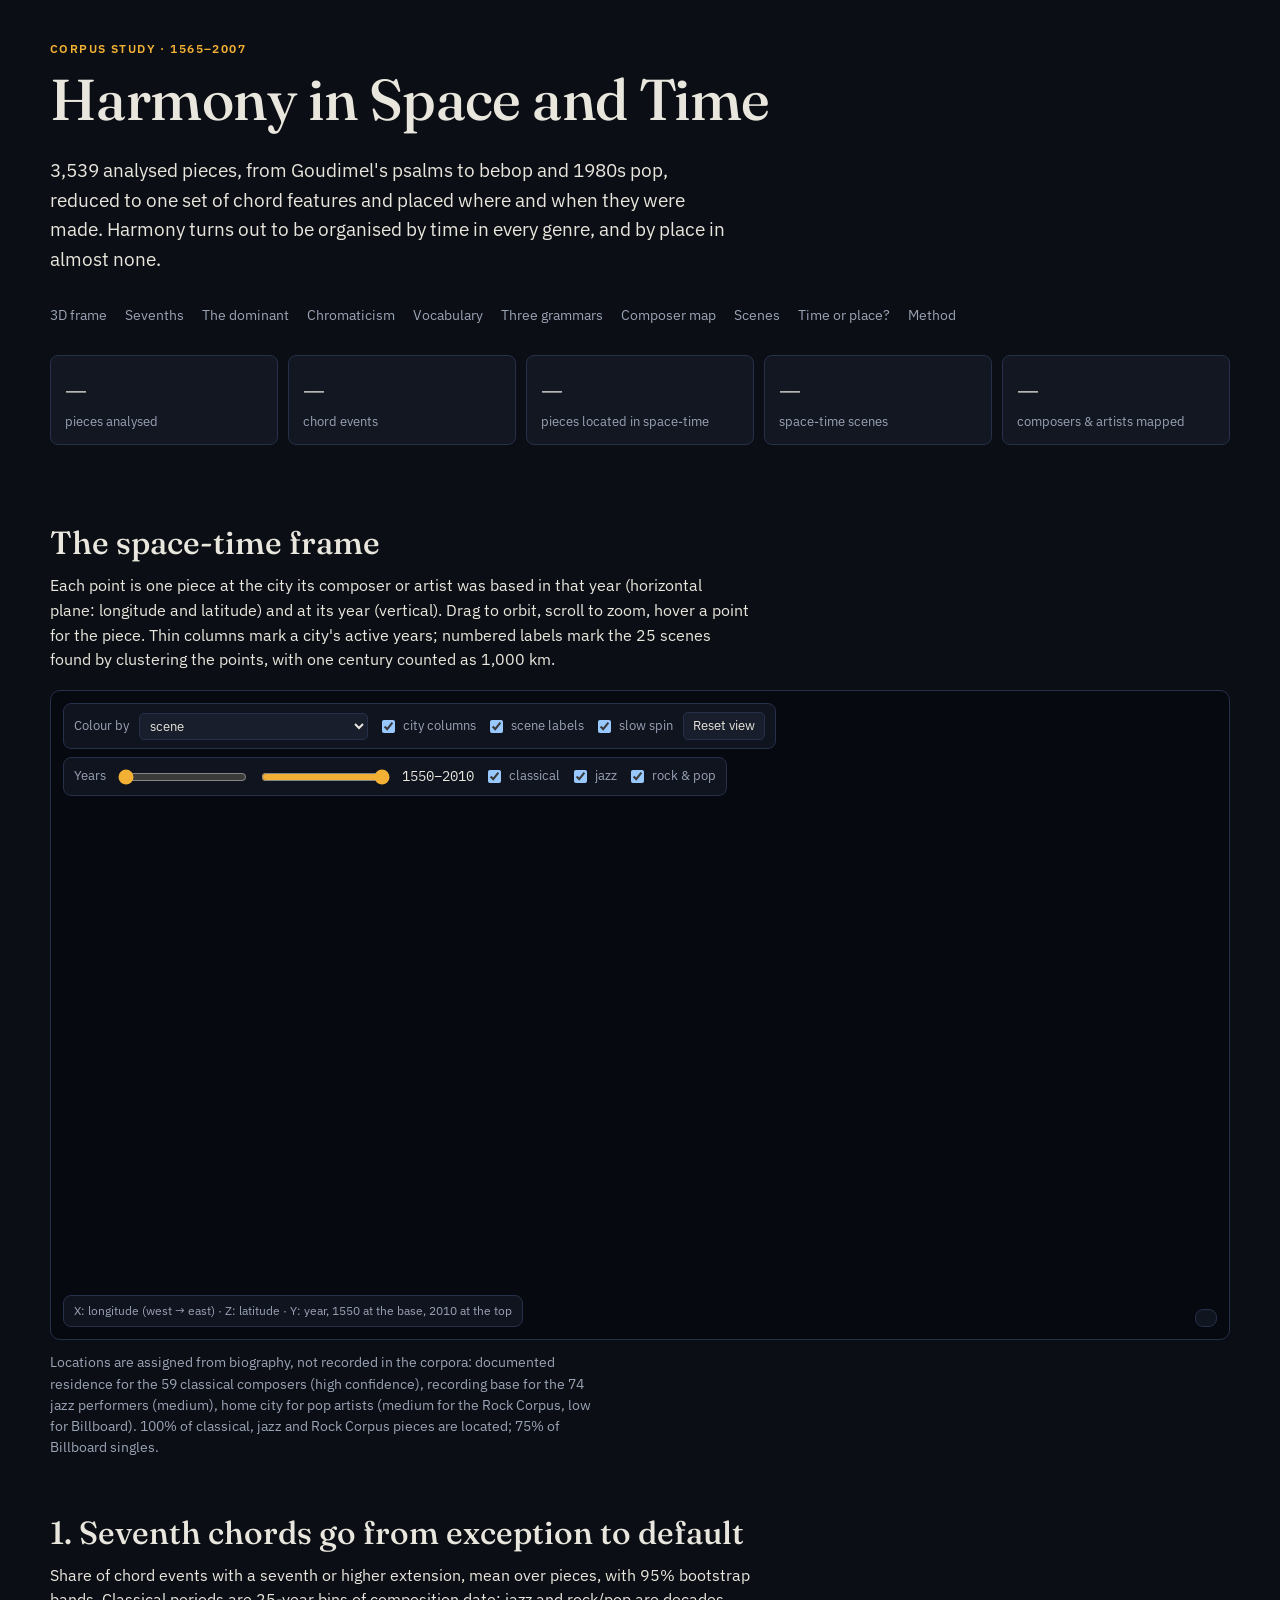
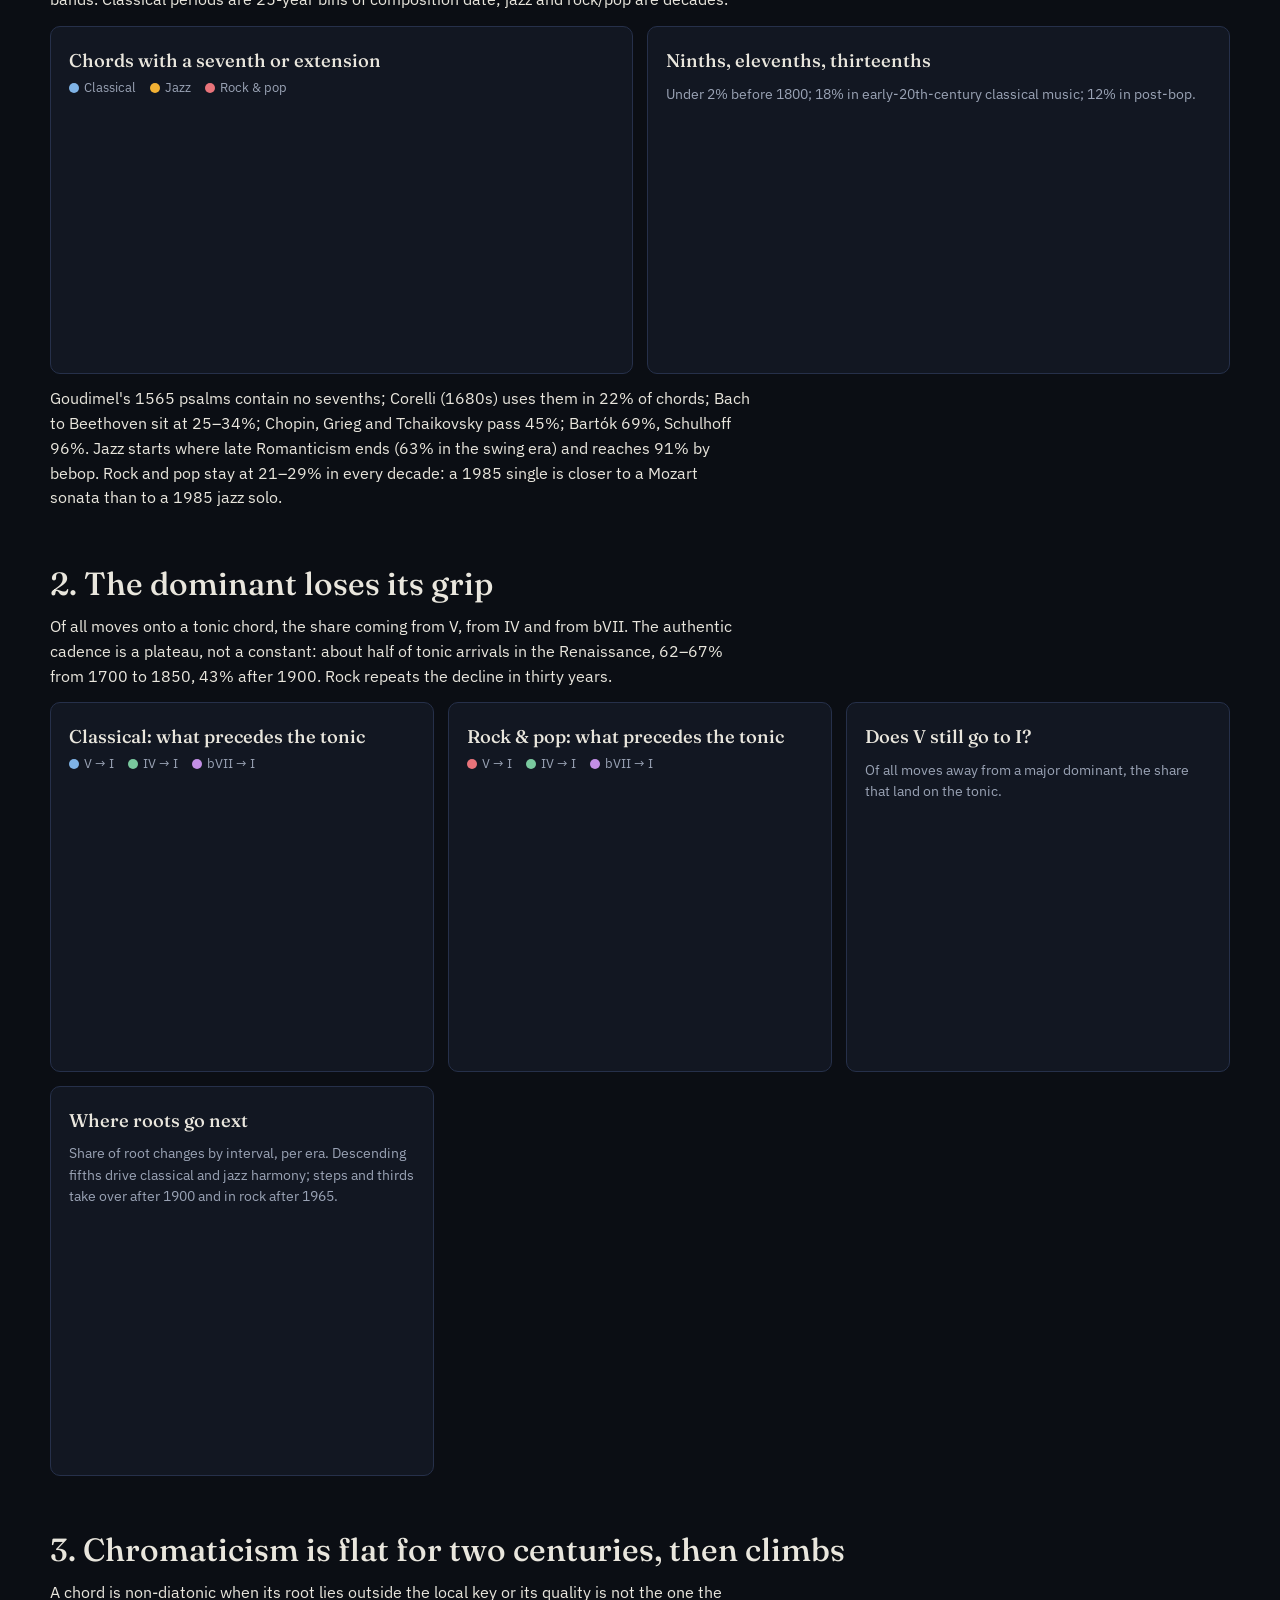
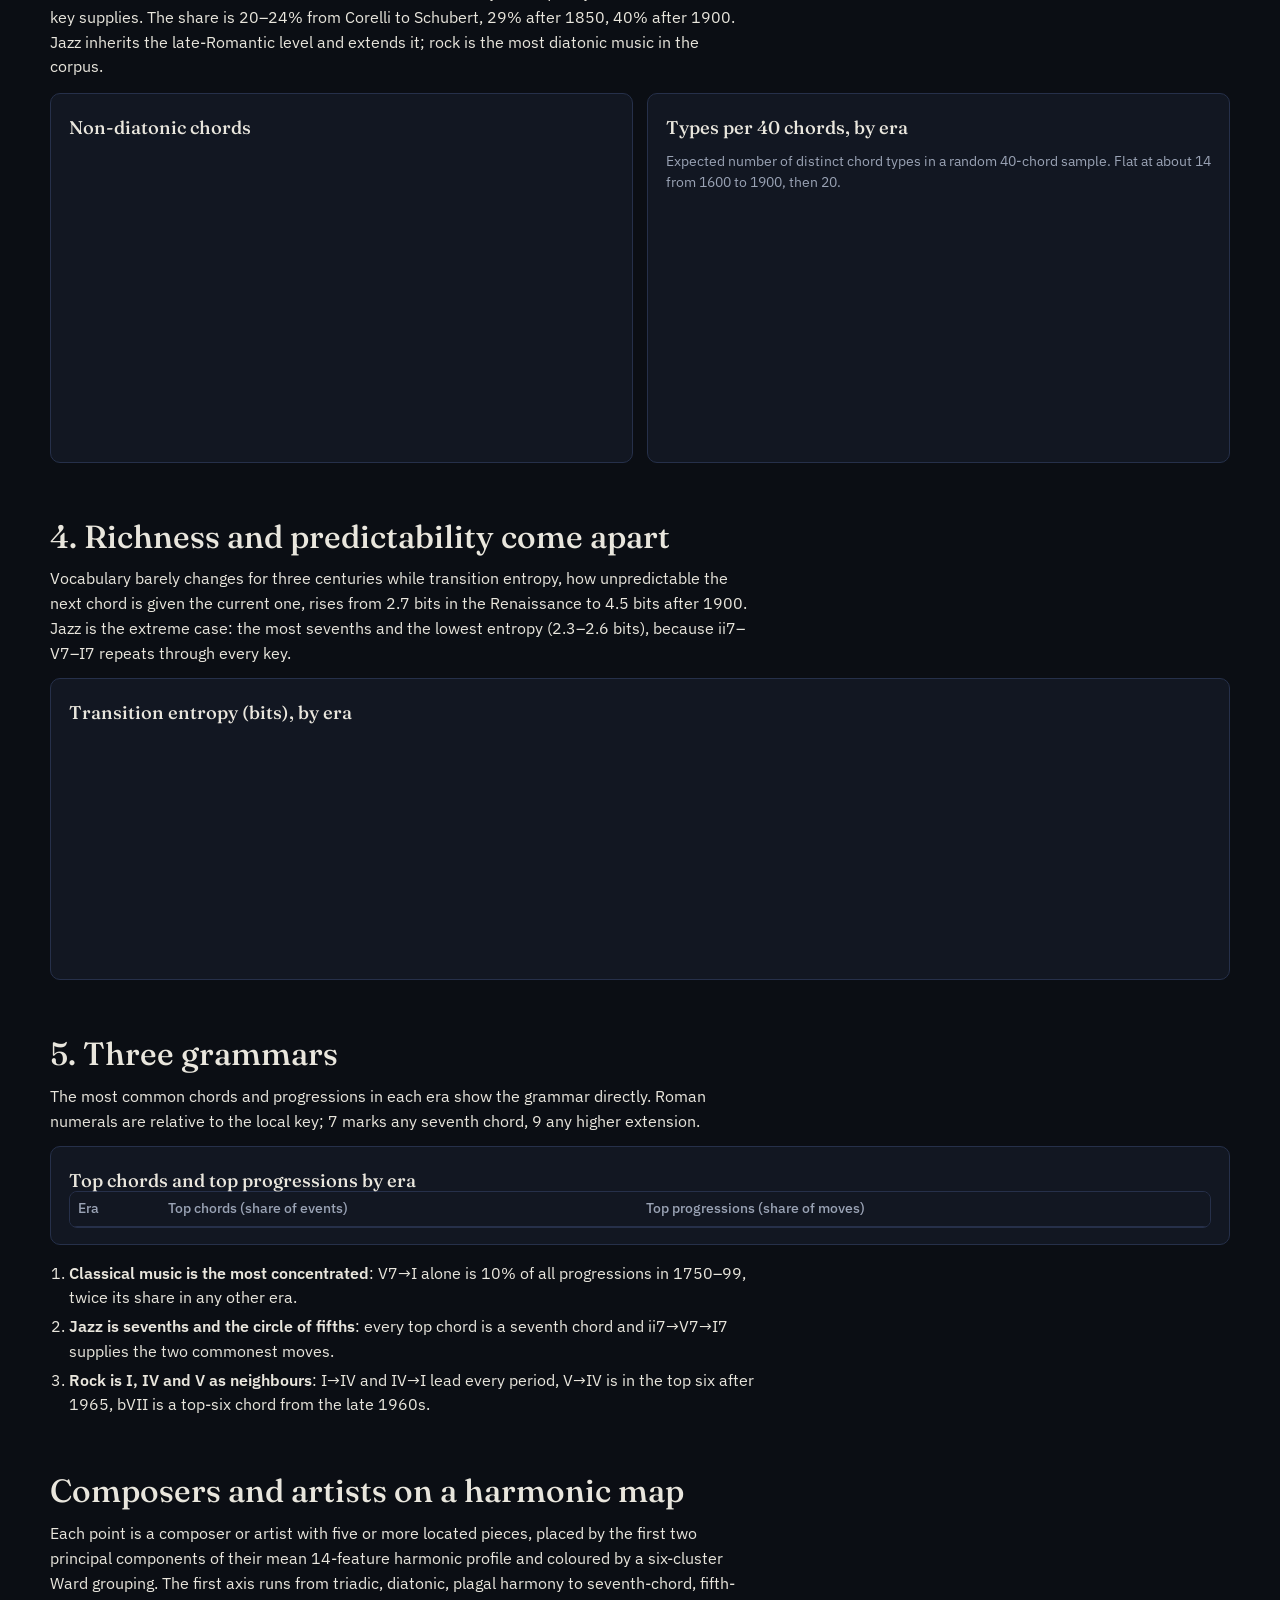
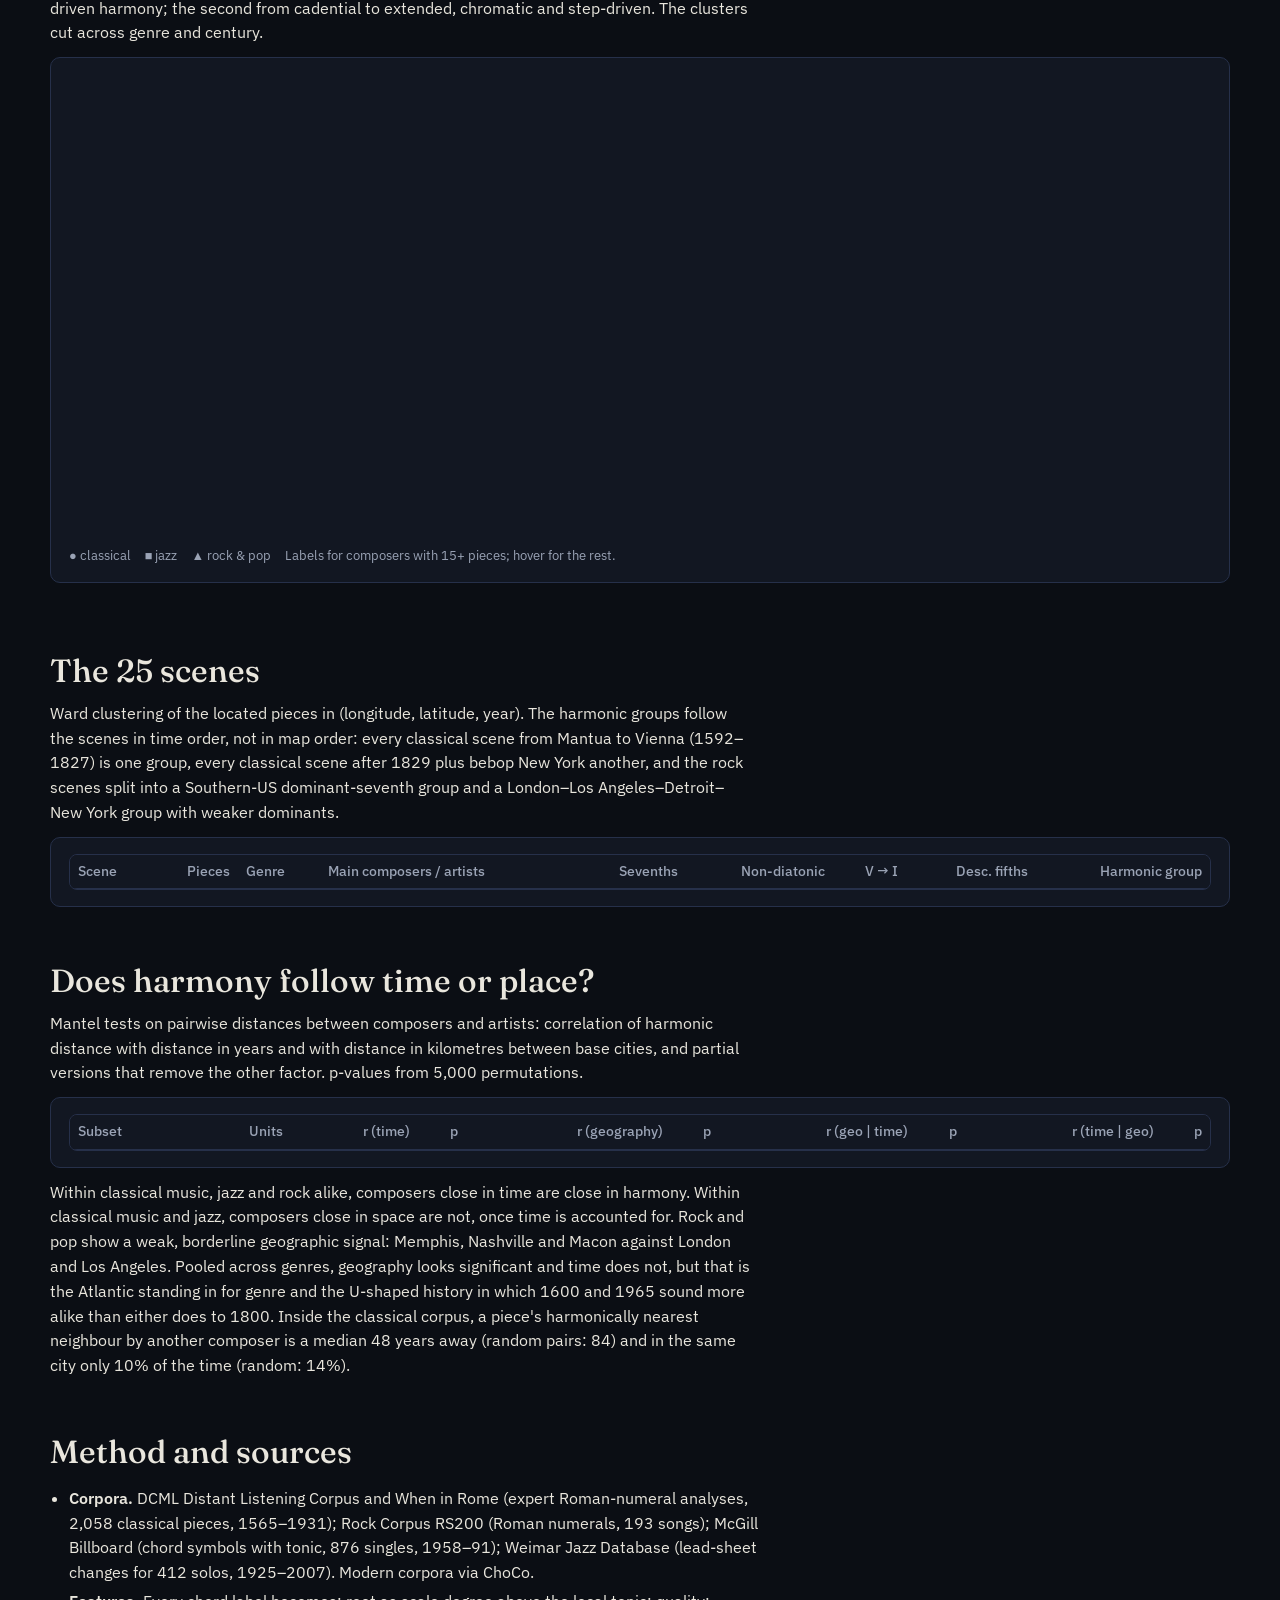
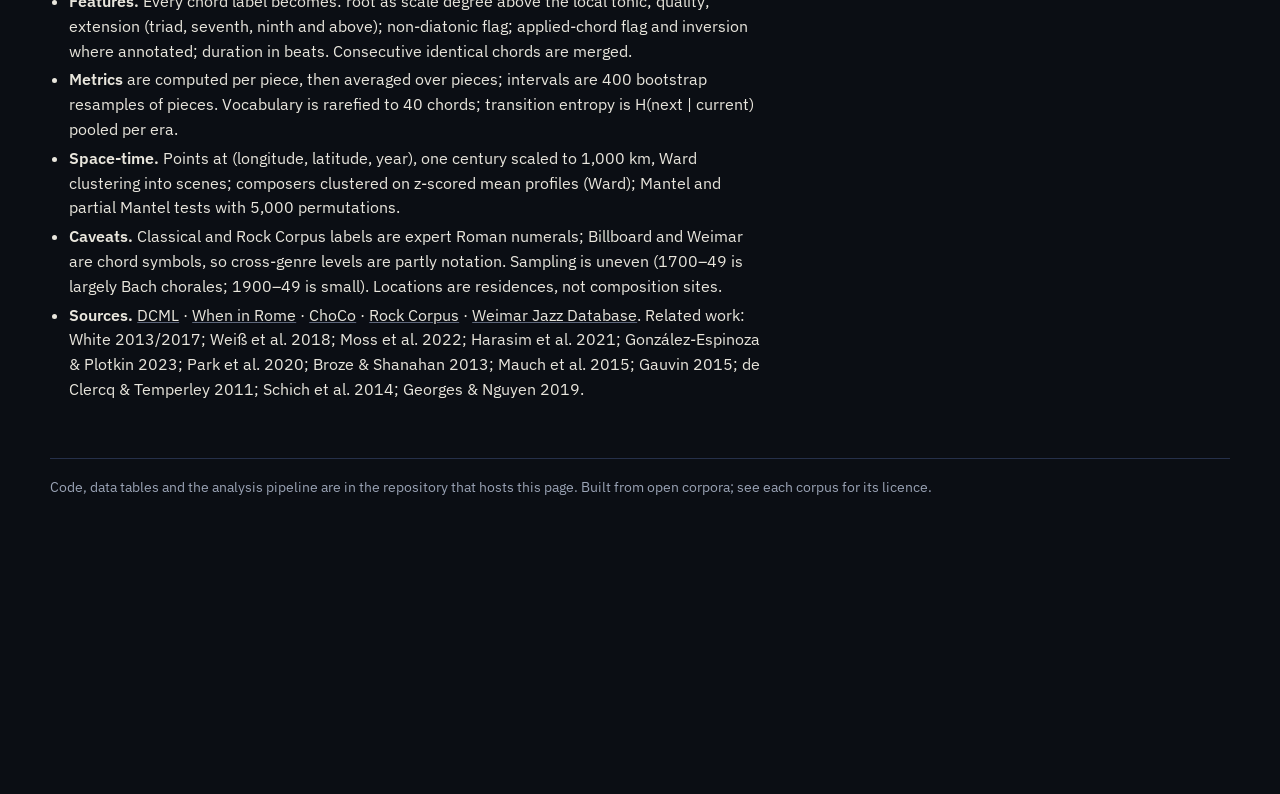
==== index.html @ 06ac5468 "Serve the app from the repository root as well (redirect to docs/, disable Jekyll) Co-Authored-By: C" ====
<!doctype html>
<html lang="en"><head><meta charset="utf-8"><title>Harmony in Space and Time</title>
<meta http-equiv="refresh" content="0; url=docs/">
<link rel="canonical" href="docs/">
<style>body{font-family:system-ui,sans-serif;background:#0b0e14;color:#e9e6dd;display:grid;place-items:center;height:100vh;margin:0}a{color:#f2b134}</style>
</head><body><p>Opening the app… <a href="docs/">Harmony in Space and Time</a></p></body></html>
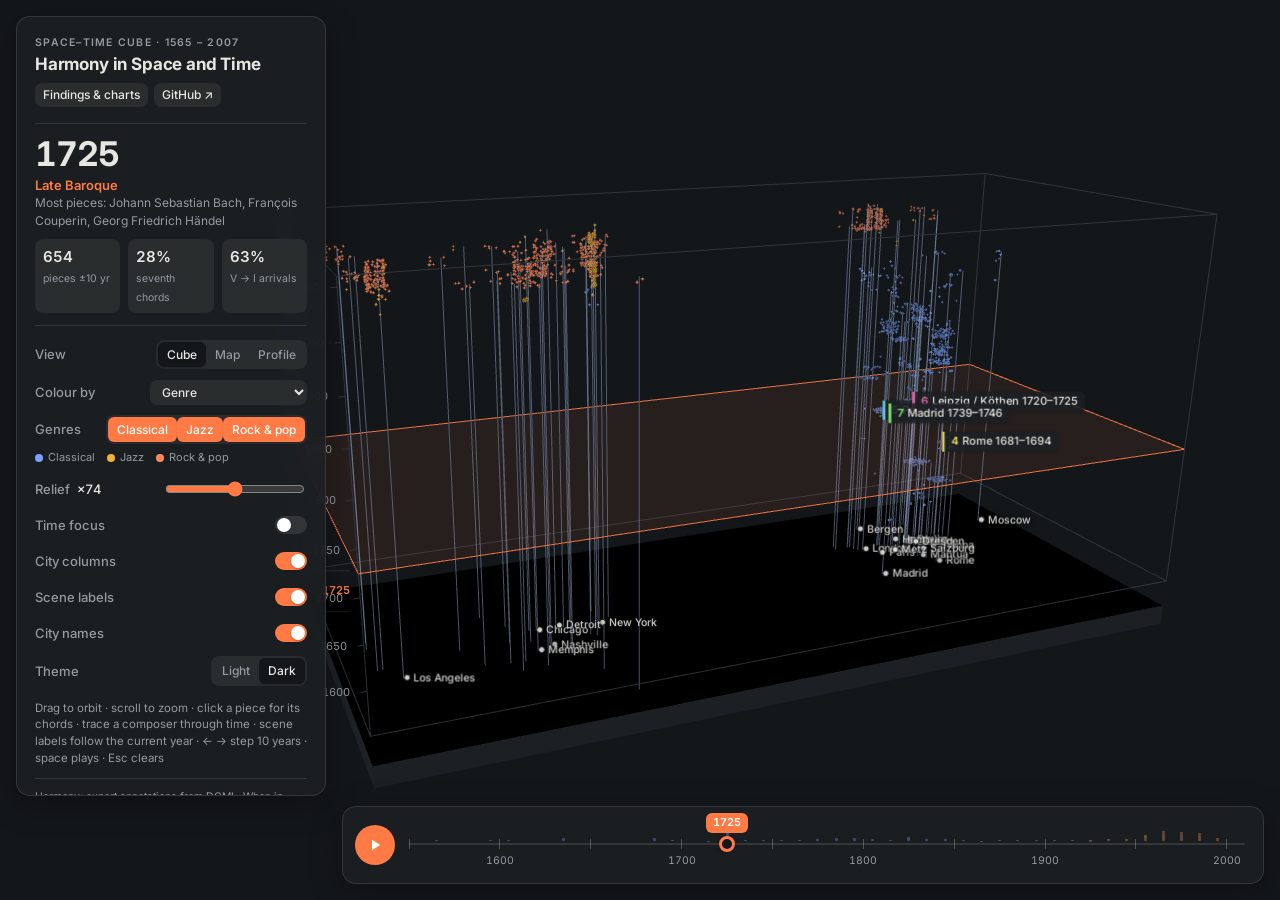
==== commit 65b331f9: "Rebuild the app as a space-time cube in the European_spatiotemporal_geography design: glass panel, t" ====
--- a/index.html
+++ b/index.html
@@ -1,6 +1,3 @@
 <!doctype html>
-<html lang="en"><head><meta charset="utf-8"><title>Harmony in Space and Time</title>
-<meta http-equiv="refresh" content="0; url=docs/">
-<link rel="canonical" href="docs/">
-<style>body{font-family:system-ui,sans-serif;background:#0b0e14;color:#e9e6dd;display:grid;place-items:center;height:100vh;margin:0}a{color:#f2b134}</style>
-</head><body><p>Opening the app… <a href="docs/">Harmony in Space and Time</a></p></body></html>
+<html lang="en"><head><meta charset="utf-8"><title>Harmony in Space and Time</title><meta http-equiv="refresh" content="0; url=docs/"><link rel="canonical" href="docs/"></head>
+<body><p>Opening the app… <a href="docs/">Harmony in Space and Time</a></p></body></html>
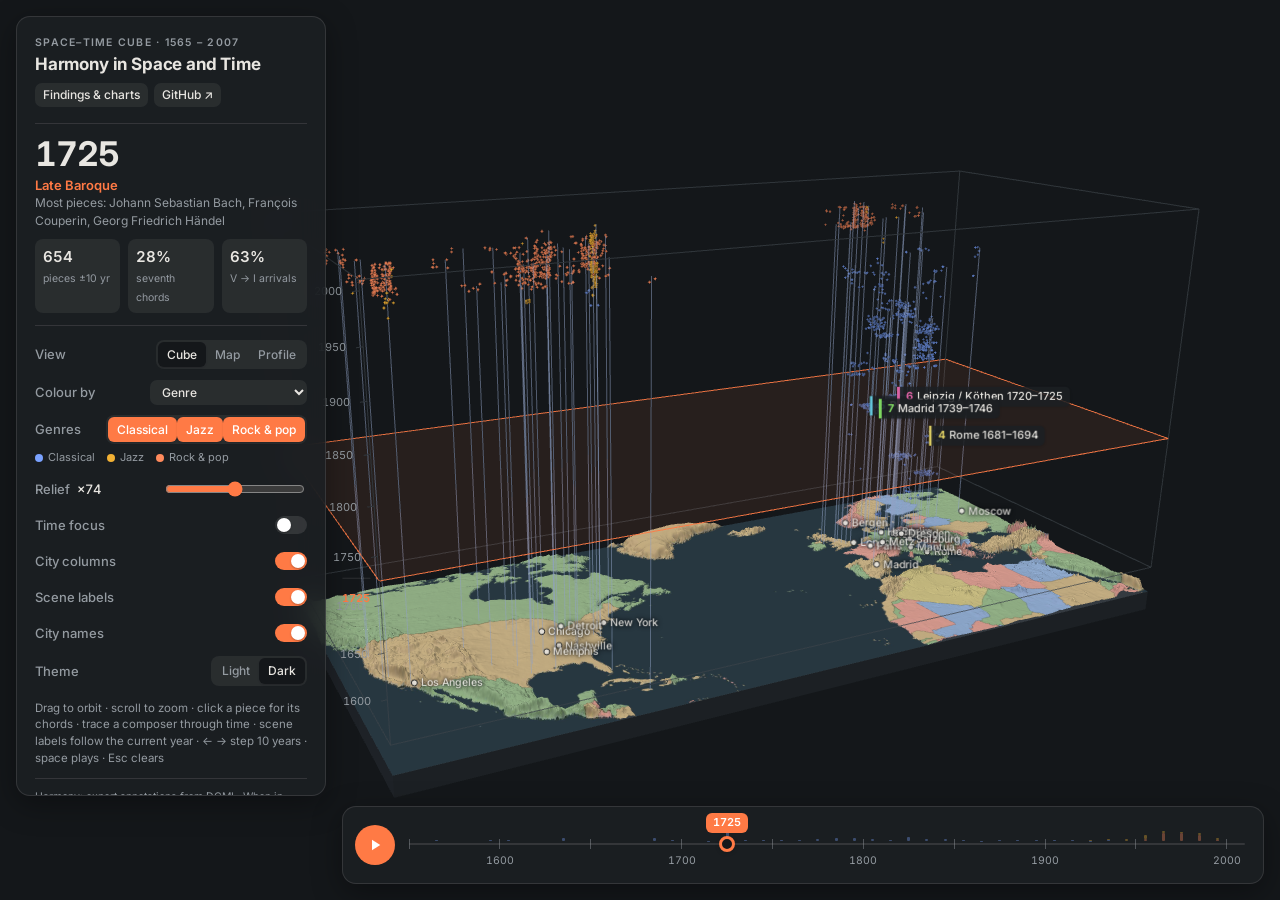
==== commit f77ab5e7: "Serve the app from the repository root (no /docs/ in the URL) Co-Authored-By: Claude Fable 5.1 <nore" ====
--- a/index.html
+++ b/index.html
@@ -1,3 +1,143 @@
 <!doctype html>
-<html lang="en"><head><meta charset="utf-8"><title>Harmony in Space and Time</title><meta http-equiv="refresh" content="0; url=docs/"><link rel="canonical" href="docs/"></head>
-<body><p>Opening the app… <a href="docs/">Harmony in Space and Time</a></p></body></html>
+<html lang="en">
+<head>
+  <meta charset="utf-8">
+  <meta name="viewport" content="width=device-width, initial-scale=1, viewport-fit=cover">
+  <title>Harmony in Space and Time</title>
+  <meta name="description" content="A 3D space-time cube of Western harmony: 3,300 analysed pieces from 1565 to 2007 placed on a relief map of Europe and North America and stacked along a time axis, with every piece's chord profile.">
+  <link rel="preconnect" href="https://fonts.googleapis.com">
+  <link rel="preconnect" href="https://fonts.gstatic.com" crossorigin>
+  <link rel="stylesheet" href="https://fonts.googleapis.com/css2?family=Inter:wght@400;500;600;700&display=swap">
+  <link rel="stylesheet" href="style.css?v=2">
+</head>
+<body>
+  <div id="scene"></div>
+  <div id="labels" aria-hidden="true"></div>
+
+  <aside id="panel">
+    <header>
+      <p class="eyebrow">Space–time cube · 1565 – 2007</p>
+      <h1>Harmony in Space and Time</h1>
+      <div class="links"><a href="findings.html">Findings &amp; charts</a><a href="https://github.com/ShaneM73/harmony-space-time" target="_blank" rel="noopener">GitHub ↗</a></div>
+      <button id="panelToggle" class="icon-btn" aria-label="Toggle controls" aria-expanded="true">
+        <svg viewBox="0 0 24 24" width="18" height="18"><path d="M6 9l6 6 6-6" fill="none" stroke="currentColor" stroke-width="2" stroke-linecap="round"/></svg>
+      </button>
+    </header>
+
+    <div class="now">
+      <div id="year" class="year">—</div>
+      <div id="period" class="period"></div>
+      <div id="span" class="span"></div>
+      <div class="stats">
+        <div class="stat"><b id="stPieces">—</b><span>pieces ±10 yr</span></div>
+        <div class="stat"><b id="stSeventh">—</b><span>seventh chords</span></div>
+        <div class="stat"><b id="stVI">—</b><span>V → I arrivals</span></div>
+      </div>
+    </div>
+
+    <section id="selection" class="card" hidden>
+      <div class="sel-head">
+        <span class="swatch" id="selSwatch"></span>
+        <div>
+          <div id="selName" class="sel-name"></div>
+          <div id="selMeta" class="sel-meta"></div>
+        </div>
+        <button id="selClose" class="icon-btn" aria-label="Clear selection">
+          <svg viewBox="0 0 24 24" width="16" height="16"><path d="M6 6l12 12M18 6L6 18" stroke="currentColor" stroke-width="2" stroke-linecap="round"/></svg>
+        </button>
+      </div>
+      <p id="selText" class="sel-text"></p>
+      <div class="sel-label" id="selChipsLabel">Pieces</div>
+      <div id="selChips" class="chips"></div>
+      <div class="ev-actions"><button id="selJump" class="btn">Jump to year</button><button id="selTrace" class="btn ghost">Trace composer</button></div>
+    </section>
+
+    <section class="controls">
+      <div class="row">
+        <span>View</span>
+        <div class="seg" id="views">
+          <button data-view="cube" class="on">Cube</button>
+          <button data-view="map">Map</button>
+          <button data-view="profile">Profile</button>
+        </div>
+      </div>
+      <div class="row">
+        <span>Colour by</span>
+        <select id="colorBy" class="pick" aria-label="Colour pieces by">
+          <option value="genre">Genre</option>
+          <option value="scene">Space-time scene</option>
+          <option value="cluster">Harmonic cluster</option>
+          <option value="seventh">Seventh-chord share</option>
+          <option value="vtoi">V → I share</option>
+          <option value="nondia">Non-diatonic share</option>
+        </select>
+      </div>
+      <div class="row">
+        <span>Genres</span>
+        <div class="seg multi" id="genres">
+          <button data-genre="classical" class="on">Classical</button>
+          <button data-genre="jazz" class="on">Jazz</button>
+          <button data-genre="rock_pop" class="on">Rock &amp; pop</button>
+        </div>
+      </div>
+      <div id="legend" class="legend"></div>
+      <label class="row">
+        <span>Relief <em id="reliefVal">×74</em></span>
+        <input id="relief" type="range" min="0" max="24" step="1" value="12">
+      </label>
+      <label class="row">
+        <span>Time focus</span>
+        <input id="focus" type="checkbox" class="switch">
+      </label>
+      <label class="row">
+        <span>City columns</span>
+        <input id="columns" type="checkbox" class="switch" checked>
+      </label>
+      <label class="row">
+        <span>Scene labels</span>
+        <input id="sceneLabels" type="checkbox" class="switch" checked>
+      </label>
+      <label class="row">
+        <span>City names</span>
+        <input id="cityLabels" type="checkbox" class="switch" checked>
+      </label>
+      <div class="row">
+        <span>Theme</span>
+        <div class="seg" id="theme">
+          <button data-theme="light">Light</button>
+          <button data-theme="dark" class="on">Dark</button>
+        </div>
+      </div>
+    </section>
+
+    <p class="hint">Drag to orbit · scroll to zoom · click a piece for its chords · trace a composer through time · scene labels follow the current year · ← → step 10 years · space plays · Esc clears</p>
+
+    <footer>
+      Harmony: expert annotations from <a href="https://github.com/DCMLab/distant_listening_corpus" target="_blank" rel="noopener">DCML</a>, <a href="https://github.com/MarkGotham/When-in-Rome" target="_blank" rel="noopener">When in Rome</a>, the Rock Corpus, McGill Billboard and the Weimar Jazz Database (via <a href="https://github.com/smashub/choco" target="_blank" rel="noopener">ChoCo</a>).
+      Terrain: AWS Terrain Tiles (Europe, via <a href="https://github.com/ShaneM73/European_spatiotemporal_geography" target="_blank" rel="noopener">European Spatiotemporal Geography</a>) and ETOPO (NOAA); borders: Natural Earth. Locations are the composer's residence or the artist's base, assigned from biography.
+    </footer>
+    <p class="credit">Designed by <b>Prof. Xin (Shane) Miao</b>, Missouri State University · <a href="https://github.com/ShaneM73/harmony-space-time" target="_blank" rel="noopener">GitHub</a></p>
+  </aside>
+
+  <div id="tooltip" hidden></div>
+
+  <div id="timeline">
+    <button id="play" class="play" aria-label="Play">
+      <svg id="playIcon" viewBox="0 0 24 24" width="18" height="18"><path d="M8 5v14l11-7z" fill="currentColor"/></svg>
+    </button>
+    <div id="track" role="slider" tabindex="0" aria-label="Year" aria-valuemin="1550" aria-valuemax="2010">
+      <div id="hist"></div>
+      <div id="rail"></div>
+      <div id="ticks"></div>
+      <div id="thumb"><span id="thumbLabel"></span></div>
+    </div>
+  </div>
+
+  <div id="loading"><div class="spinner"></div><span>Loading the cube…</span></div>
+
+  <script src="vendor/three.min.js"></script>
+  <script src="vendor/OrbitControls.js"></script>
+  <script src="vendor/d3.min.js"></script>
+  <script src="app.js?v=2"></script>
+</body>
+</html>
--- a/style.css
+++ b/style.css
@@ -0,0 +1,195 @@
+/* Design system shared with European_spatiotemporal_geography: glass panels, Inter, one accent, light + dark */
+:root {
+  --bg: #f3f2ee;
+  --panel: rgba(250, 249, 246, 0.86);
+  --ink: #22262a;
+  --muted: #6b7177;
+  --line: rgba(34, 38, 42, 0.12);
+  --accent: #d9480f;
+  --chip: rgba(34, 38, 42, 0.06);
+  --shadow: 0 8px 30px rgba(30, 30, 20, 0.08);
+  --classical: #2f5fd0; --jazz: #b7791f; --rock: #c2410c;
+  color-scheme: light;
+}
+:root[data-theme="dark"] {
+  --bg: #14171a;
+  --panel: rgba(28, 32, 36, 0.86);
+  --ink: #e8e6e1;
+  --muted: #949ba1;
+  --line: rgba(232, 230, 225, 0.12);
+  --accent: #ff7a45;
+  --chip: rgba(232, 230, 225, 0.07);
+  --shadow: 0 8px 30px rgba(0, 0, 0, 0.35);
+  --classical: #7aa2ff; --jazz: #f2b134; --rock: #ff8a5c;
+  color-scheme: dark;
+}
+
+* { box-sizing: border-box; }
+html, body {
+  margin: 0; height: 100%; overflow: hidden;
+  background: var(--bg); color: var(--ink);
+  font: 13px/1.45 Inter, system-ui, -apple-system, "Segoe UI", sans-serif;
+  -webkit-font-smoothing: antialiased;
+}
+button { font: inherit; color: inherit; }
+a { color: inherit; }
+b, strong { font-weight: 600; }
+
+#scene { position: fixed; inset: 0; }
+#scene canvas { display: block; cursor: grab; }
+#scene canvas:active { cursor: grabbing; }
+#labels { position: fixed; inset: 0; pointer-events: none; overflow: hidden; }
+
+/* projected labels */
+.label {
+  position: absolute; left: 0; top: 0;
+  transform: translate(-50%, -50%);
+  white-space: nowrap; font-size: 10.5px; font-weight: 600; letter-spacing: 0.06em; text-transform: uppercase;
+  color: var(--ink); opacity: 0.8; text-shadow: 0 0 3px var(--bg), 0 0 6px var(--bg); will-change: transform;
+}
+.city-label { position: absolute; left: 0; top: 0; padding-left: 10px; white-space: nowrap; font-size: 10.5px; font-weight: 500; color: var(--ink); opacity: 0.9; text-shadow: 0 0 3px var(--bg), 0 0 6px var(--bg); will-change: transform; }
+.city-label::before { content: ""; position: absolute; left: 0; top: 50%; width: 5px; height: 5px; margin-top: -3.5px; border-radius: 50%; background: var(--ink); border: 1px solid var(--bg); }
+.scene-label {
+  position: absolute; left: 0; top: 0; padding: 2px 7px 2px 6px;
+  border-left: 3px solid var(--c); border-radius: 0 5px 5px 0; background: var(--panel);
+  white-space: nowrap; font-size: 11px; font-weight: 500; color: var(--ink); box-shadow: 0 1px 3px rgba(0, 0, 0, 0.12); will-change: transform;
+}
+.scene-label b { font-weight: 700; margin-right: 4px; color: var(--c); }
+.axis-label { position: absolute; left: 0; top: 0; transform: translate(-100%, -50%); padding-right: 8px; font-size: 11px; font-variant-numeric: tabular-nums; color: var(--muted); white-space: nowrap; }
+.axis-label.now { color: var(--accent); font-weight: 600; }
+
+/* panel */
+#panel {
+  position: fixed; top: 16px; left: 16px; width: 310px; max-height: calc(100% - 120px); overflow-y: auto;
+  padding: 18px 18px 14px; background: var(--panel); backdrop-filter: blur(14px); -webkit-backdrop-filter: blur(14px);
+  border: 1px solid var(--line); border-radius: 14px; box-shadow: var(--shadow);
+}
+#panel header { position: relative; padding-right: 28px; }
+.eyebrow { margin: 0 0 4px; font-size: 10.5px; font-weight: 600; letter-spacing: 0.12em; text-transform: uppercase; color: var(--muted); }
+h1 { margin: 0; font-size: 17px; font-weight: 700; line-height: 1.25; letter-spacing: -0.01em; }
+.links { display: flex; gap: 6px; margin-top: 8px; flex-wrap: wrap; }
+.links a { padding: 3px 8px; border-radius: 7px; background: var(--chip); color: var(--ink); font-size: 12px; font-weight: 500; text-decoration: none; }
+.links a:hover { background: var(--accent); color: #fff; }
+#panelToggle { position: absolute; top: 0; right: -6px; display: none; }
+
+.now { margin: 16px 0 14px; padding: 12px 0; border-top: 1px solid var(--line); border-bottom: 1px solid var(--line); }
+.year { font-size: 34px; font-weight: 700; letter-spacing: -0.03em; font-variant-numeric: tabular-nums; line-height: 1.05; }
+.period { margin-top: 4px; font-weight: 600; color: var(--accent); }
+.span { color: var(--muted); font-size: 12px; }
+.stats { display: grid; grid-template-columns: repeat(3, 1fr); gap: 8px; margin-top: 10px; }
+.stat { padding: 7px 8px; border-radius: 8px; background: var(--chip); }
+.stat b { display: block; font-size: 15px; font-variant-numeric: tabular-nums; }
+.stat span { font-size: 10.5px; color: var(--muted); }
+
+.card { margin-bottom: 14px; padding-bottom: 14px; border-bottom: 1px solid var(--line); }
+.sel-head { display: flex; gap: 10px; align-items: flex-start; }
+.sel-head > div { flex: 1; min-width: 0; }
+.swatch { width: 14px; height: 14px; margin-top: 3px; border-radius: 4px; flex: none; outline: 2px solid var(--accent); outline-offset: 1px; }
+.sel-name { font-weight: 700; font-size: 14px; }
+.sel-meta { color: var(--muted); font-size: 12px; }
+.sel-label { margin: 10px 0 6px; font-size: 10.5px; font-weight: 600; letter-spacing: 0.1em; text-transform: uppercase; color: var(--muted); }
+.sel-text { margin: 8px 0 0; }
+.chips { display: flex; flex-wrap: wrap; gap: 4px; }
+.chips button, .chips span { padding: 2px 7px; border: 0; border-radius: 6px; background: var(--chip); font-size: 11.5px; font-variant-numeric: tabular-nums; cursor: pointer; }
+.chips button.on { background: var(--accent); color: #fff; }
+.ev-actions { display: flex; gap: 6px; margin-top: 10px; }
+.btn { padding: 5px 10px; border: 0; border-radius: 7px; background: var(--accent); color: #fff; font-size: 12px; font-weight: 600; text-decoration: none; cursor: pointer; }
+.btn.ghost { background: var(--chip); color: var(--ink); }
+
+.controls { display: grid; gap: 10px; }
+.row { display: flex; align-items: center; justify-content: space-between; gap: 12px; min-height: 26px; }
+.row > span { color: var(--muted); font-weight: 500; }
+.row em { font-style: normal; color: var(--ink); font-variant-numeric: tabular-nums; margin-left: 4px; }
+.seg { display: inline-flex; padding: 2px; border-radius: 8px; background: var(--chip); }
+.seg button { padding: 4px 9px; border: 0; border-radius: 6px; background: transparent; font-size: 12px; font-weight: 500; color: var(--muted); cursor: pointer; }
+.seg button.on { background: var(--bg); color: var(--ink); box-shadow: 0 1px 2px rgba(0, 0, 0, 0.12); }
+.seg.multi button.on { background: var(--accent); color: #fff; }
+select.pick { padding: 4px 8px; border: 0; border-radius: 7px; background: var(--chip); color: var(--ink); font: inherit; font-size: 12px; font-weight: 500; max-width: 170px; cursor: pointer; }
+input[type="range"] { width: 140px; accent-color: var(--accent); }
+.switch { appearance: none; -webkit-appearance: none; width: 32px; height: 18px; margin: 0; border-radius: 9px; background: var(--line); position: relative; cursor: pointer; transition: background 0.2s; }
+.switch::after { content: ""; position: absolute; top: 2px; left: 2px; width: 14px; height: 14px; border-radius: 50%; background: #fff; box-shadow: 0 1px 2px rgba(0, 0, 0, 0.25); transition: transform 0.2s; }
+.switch:checked { background: var(--accent); }
+.switch:checked::after { transform: translateX(14px); }
+.legend { display: flex; flex-wrap: wrap; gap: 4px 12px; margin-top: -4px; color: var(--muted); font-size: 11px; max-height: 140px; overflow: auto; }
+.legend span { display: inline-flex; align-items: center; gap: 5px; }
+.legend i { width: 8px; height: 8px; border-radius: 50%; flex: none; }
+.legend .ramp { flex-basis: 100%; height: 8px; border-radius: 3px; }
+
+.hint { margin: 14px 0 0; color: var(--muted); font-size: 11.5px; }
+footer { margin-top: 12px; padding-top: 10px; border-top: 1px solid var(--line); color: var(--muted); font-size: 10.5px; line-height: 1.5; }
+.credit { margin: 8px 0 0; color: var(--muted); font-size: 10.5px; line-height: 1.5; }
+.credit b { color: var(--ink); font-weight: 600; }
+.icon-btn { display: inline-grid; place-items: center; width: 26px; height: 26px; padding: 0; border: 0; border-radius: 6px; background: transparent; color: var(--muted); cursor: pointer; }
+.icon-btn:hover { background: var(--chip); color: var(--ink); }
+
+/* tooltip */
+#tooltip { position: fixed; left: 0; top: 0; pointer-events: none; padding: 8px 10px; max-width: 270px; background: var(--panel); backdrop-filter: blur(10px); -webkit-backdrop-filter: blur(10px); border: 1px solid var(--line); border-radius: 8px; box-shadow: var(--shadow); font-size: 12px; }
+#tooltip b { display: block; font-size: 13px; }
+#tooltip span { color: var(--muted); }
+
+/* timeline */
+#timeline { position: fixed; left: 342px; right: 16px; bottom: 16px; display: flex; align-items: center; gap: 14px; padding: 12px 18px 12px 12px; background: var(--panel); backdrop-filter: blur(14px); -webkit-backdrop-filter: blur(14px); border: 1px solid var(--line); border-radius: 14px; box-shadow: var(--shadow); }
+.play { flex: none; display: grid; place-items: center; width: 40px; height: 40px; border: 0; border-radius: 50%; background: var(--accent); color: #fff; cursor: pointer; }
+#track { position: relative; flex: 1; height: 52px; cursor: pointer; touch-action: none; outline: none; }
+#rail { position: absolute; left: 0; right: 0; top: 24px; height: 2px; border-radius: 1px; background: var(--line); }
+#hist { position: absolute; left: 0; right: 0; top: 2px; height: 20px; }
+.bar { position: absolute; bottom: 0; width: 3px; margin-left: -1.5px; border-radius: 1px; background: var(--muted); opacity: 0.35; }
+.bar.classical { background: var(--classical); } .bar.jazz { background: var(--jazz); } .bar.rock_pop { background: var(--rock); }
+#ticks { position: absolute; inset: 0; }
+.tick { position: absolute; top: 20px; width: 1px; height: 10px; margin-left: -0.5px; background: var(--muted); opacity: 0.45; }
+.tick-label { position: absolute; top: 34px; transform: translateX(-50%); font-size: 10.5px; color: var(--muted); font-variant-numeric: tabular-nums; white-space: nowrap; }
+#thumb { position: absolute; top: 17px; width: 16px; height: 16px; margin-left: -8px; border-radius: 50%; background: var(--bg); border: 3px solid var(--accent); box-shadow: 0 1px 4px rgba(0, 0, 0, 0.2); pointer-events: none; }
+#thumbLabel { position: absolute; left: 50%; bottom: 100%; transform: translateX(-50%); margin-bottom: 6px; padding: 2px 7px; border-radius: 6px; background: var(--accent); color: #fff; font-size: 11px; font-weight: 600; font-variant-numeric: tabular-nums; white-space: nowrap; }
+
+#loading { position: fixed; inset: 0; display: grid; place-content: center; gap: 12px; justify-items: center; background: var(--bg); color: var(--muted); z-index: 9; }
+#loading[hidden] { display: none; }
+.spinner { width: 28px; height: 28px; border-radius: 50%; border: 3px solid var(--line); border-top-color: var(--accent); animation: spin 0.9s linear infinite; }
+@keyframes spin { to { transform: rotate(360deg); } }
+.nowebgl { position: fixed; inset: 0; display: grid; place-content: center; padding: 24px; text-align: center; color: var(--muted); }
+
+@media (max-width: 760px) {
+  #panel { left: 10px; right: 10px; top: 10px; width: auto; max-height: 46%; padding: 12px 14px; }
+  #panelToggle { display: inline-grid; }
+  #panel.collapsed > :not(header) { display: none; }
+  #timeline { left: 10px; right: 10px; bottom: 10px; padding: 8px 10px; }
+  .year { font-size: 26px; }
+}
+@media (prefers-reduced-motion: reduce) { * { animation: none !important; transition: none !important; } }
+
+/* findings page */
+.doc { height: auto; overflow: auto; }
+.doc body, body.doc { height: auto; overflow: auto; font-size: 15px; }
+.doc main { max-width: 1100px; margin: 0 auto; padding: 32px max(16px, env(safe-area-inset-left, 0px)) 60px max(16px, env(safe-area-inset-right, 0px)); }
+.doc h1 { font-size: 30px; }
+.doc h2 { font-size: 20px; margin: 48px 0 8px; }
+.doc h3 { font-size: 14px; margin: 0 0 6px; }
+.doc p { max-width: 70ch; margin: 10px 0; }
+.doc .lede { font-size: 17px; max-width: 64ch; }
+.doc .muted { color: var(--muted); }
+.doc .small { font-size: 12.5px; }
+.doc .grid2 { display: grid; grid-template-columns: repeat(auto-fit, minmax(min(100%, 24rem), 1fr)); gap: 14px; margin-top: 14px; }
+.doc .panelbox { background: var(--panel); border: 1px solid var(--line); border-radius: 14px; box-shadow: var(--shadow); padding: 14px 16px; min-width: 0; overflow: hidden; }
+.doc .chart { position: relative; min-height: 240px; }
+.doc .chart svg { display: block; width: 100%; height: auto; overflow: visible; }
+.doc .chart text { font-family: inherit; font-size: 11px; fill: var(--muted); }
+.doc .chart .lbl { fill: var(--ink); font-weight: 500; }
+.doc .tip { position: absolute; pointer-events: none; background: var(--panel); border: 1px solid var(--line); border-radius: 6px; padding: 5px 9px; font-size: 12px; white-space: nowrap; z-index: 2; box-shadow: var(--shadow); }
+.doc .tip[hidden] { display: none; }
+.doc .key { display: flex; flex-wrap: wrap; gap: 6px 14px; font-size: 12px; color: var(--muted); margin: 6px 0; }
+.doc .key span { display: inline-flex; align-items: center; gap: 5px; } .doc .key i { width: 10px; height: 10px; border-radius: 50%; display: inline-block; }
+.doc table { border-collapse: collapse; width: 100%; font-size: 12.5px; font-variant-numeric: tabular-nums; }
+.doc th, .doc td { text-align: left; padding: 6px 8px; border-bottom: 1px solid var(--line); vertical-align: top; }
+.doc th { color: var(--muted); font-weight: 600; position: sticky; top: 0; background: var(--bg); }
+.doc td.num, .doc th.num { text-align: right; white-space: nowrap; }
+.doc .tbox { overflow: auto; max-height: 32rem; border: 1px solid var(--line); border-radius: 8px; }
+.doc .tiles { display: grid; grid-template-columns: repeat(auto-fit, minmax(min(100%, 150px), 1fr)); gap: 10px; margin: 18px 0 8px; }
+.doc .tile { background: var(--chip); border-radius: 10px; padding: 10px 12px; }
+.doc .tile b { display: block; font-size: 22px; font-variant-numeric: tabular-nums; }
+.doc .tile span { font-size: 11.5px; color: var(--muted); }
+.doc .clusters { display: grid; grid-template-columns: repeat(auto-fit, minmax(min(100%, 20rem), 1fr)); gap: 12px; margin-top: 14px; }
+.doc .clusters .c { border-left: 4px solid var(--line); padding-left: 10px; font-size: 12.5px; color: var(--muted); }
+.doc .clusters .c b { color: var(--ink); display: block; margin-bottom: 4px; }
+.doc .topbar { display: flex; flex-wrap: wrap; gap: 8px 16px; align-items: center; justify-content: space-between; margin-bottom: 20px; }
+.doc nav { display: flex; flex-wrap: wrap; gap: 4px 14px; font-size: 12.5px; }
+.doc nav a { color: var(--muted); text-decoration: none; } .doc nav a:hover { color: var(--accent); }
+.doc ol, .doc ul { padding-left: 1.2em; } .doc li { margin: 4px 0; max-width: 70ch; }
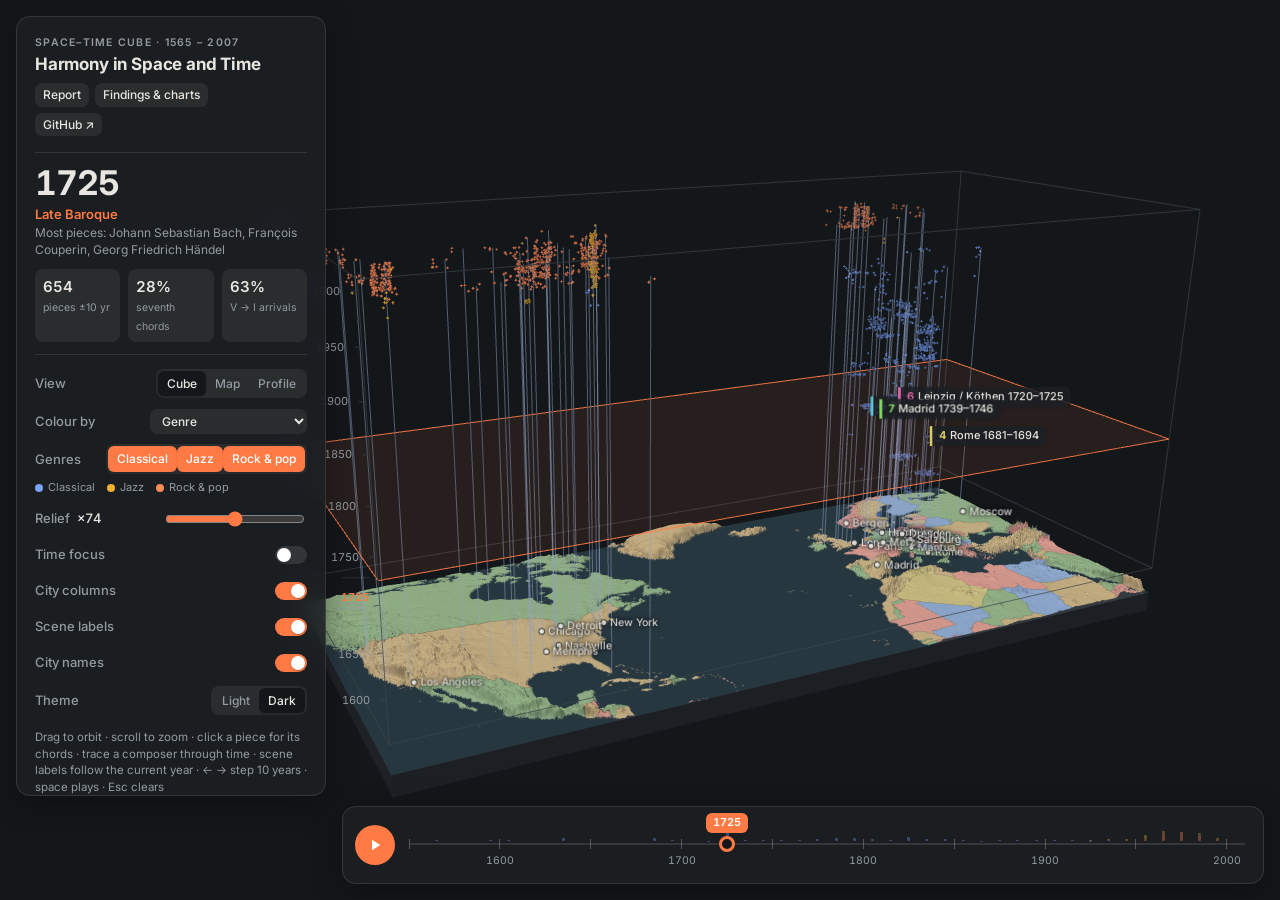
==== commit f681296b: "Light theme: stronger hillshade and balanced lighting so relief reads; add the full report as report" ====
--- a/index.html
+++ b/index.html
@@ -8,7 +8,7 @@
   <link rel="preconnect" href="https://fonts.googleapis.com">
   <link rel="preconnect" href="https://fonts.gstatic.com" crossorigin>
   <link rel="stylesheet" href="https://fonts.googleapis.com/css2?family=Inter:wght@400;500;600;700&display=swap">
-  <link rel="stylesheet" href="style.css?v=2">
+  <link rel="stylesheet" href="style.css?v=3">
 </head>
 <body>
   <div id="scene"></div>
@@ -18,7 +18,7 @@
     <header>
       <p class="eyebrow">Space–time cube · 1565 – 2007</p>
       <h1>Harmony in Space and Time</h1>
-      <div class="links"><a href="findings.html">Findings &amp; charts</a><a href="https://github.com/ShaneM73/harmony-space-time" target="_blank" rel="noopener">GitHub ↗</a></div>
+      <div class="links"><a href="report.html">Report</a><a href="findings.html">Findings &amp; charts</a><a href="https://github.com/ShaneM73/harmony-space-time" target="_blank" rel="noopener">GitHub ↗</a></div>
       <button id="panelToggle" class="icon-btn" aria-label="Toggle controls" aria-expanded="true">
         <svg viewBox="0 0 24 24" width="18" height="18"><path d="M6 9l6 6 6-6" fill="none" stroke="currentColor" stroke-width="2" stroke-linecap="round"/></svg>
       </button>
@@ -138,6 +138,6 @@
   <script src="vendor/three.min.js"></script>
   <script src="vendor/OrbitControls.js"></script>
   <script src="vendor/d3.min.js"></script>
-  <script src="app.js?v=2"></script>
+  <script src="app.js?v=3"></script>
 </body>
 </html>
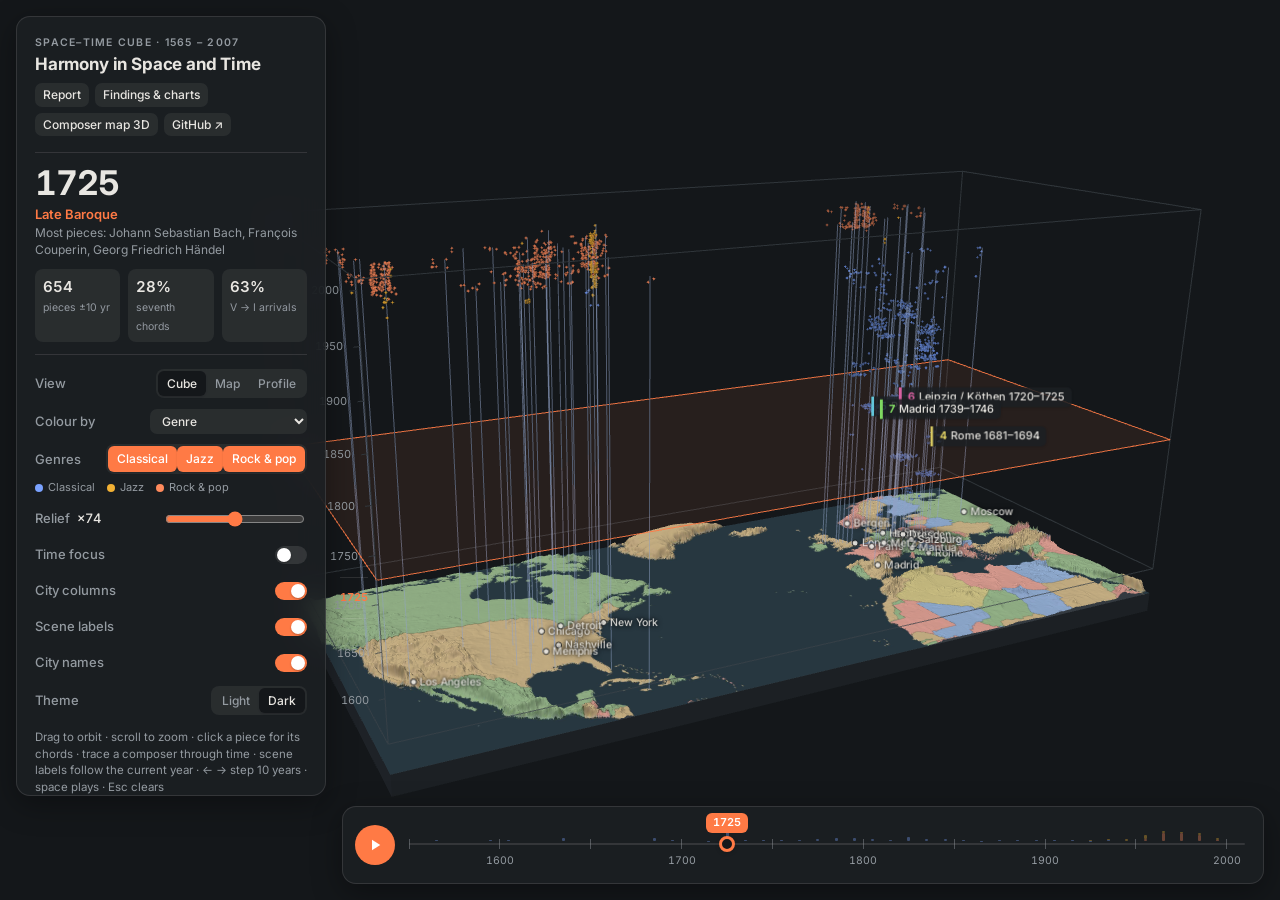
==== commit 1866d919: "Add an interactive 3D harmonic map of composers (varimax factor or PCA axes, Ward clusters, bootstra" ====
--- a/index.html
+++ b/index.html
@@ -18,7 +18,7 @@
     <header>
       <p class="eyebrow">Space–time cube · 1565 – 2007</p>
       <h1>Harmony in Space and Time</h1>
-      <div class="links"><a href="report.html">Report</a><a href="findings.html">Findings &amp; charts</a><a href="https://github.com/ShaneM73/harmony-space-time" target="_blank" rel="noopener">GitHub ↗</a></div>
+      <div class="links"><a href="report.html">Report</a><a href="findings.html">Findings &amp; charts</a><a href="composers.html">Composer map 3D</a><a href="https://github.com/ShaneM73/harmony-space-time" target="_blank" rel="noopener">GitHub ↗</a></div>
       <button id="panelToggle" class="icon-btn" aria-label="Toggle controls" aria-expanded="true">
         <svg viewBox="0 0 24 24" width="18" height="18"><path d="M6 9l6 6 6-6" fill="none" stroke="currentColor" stroke-width="2" stroke-linecap="round"/></svg>
       </button>
